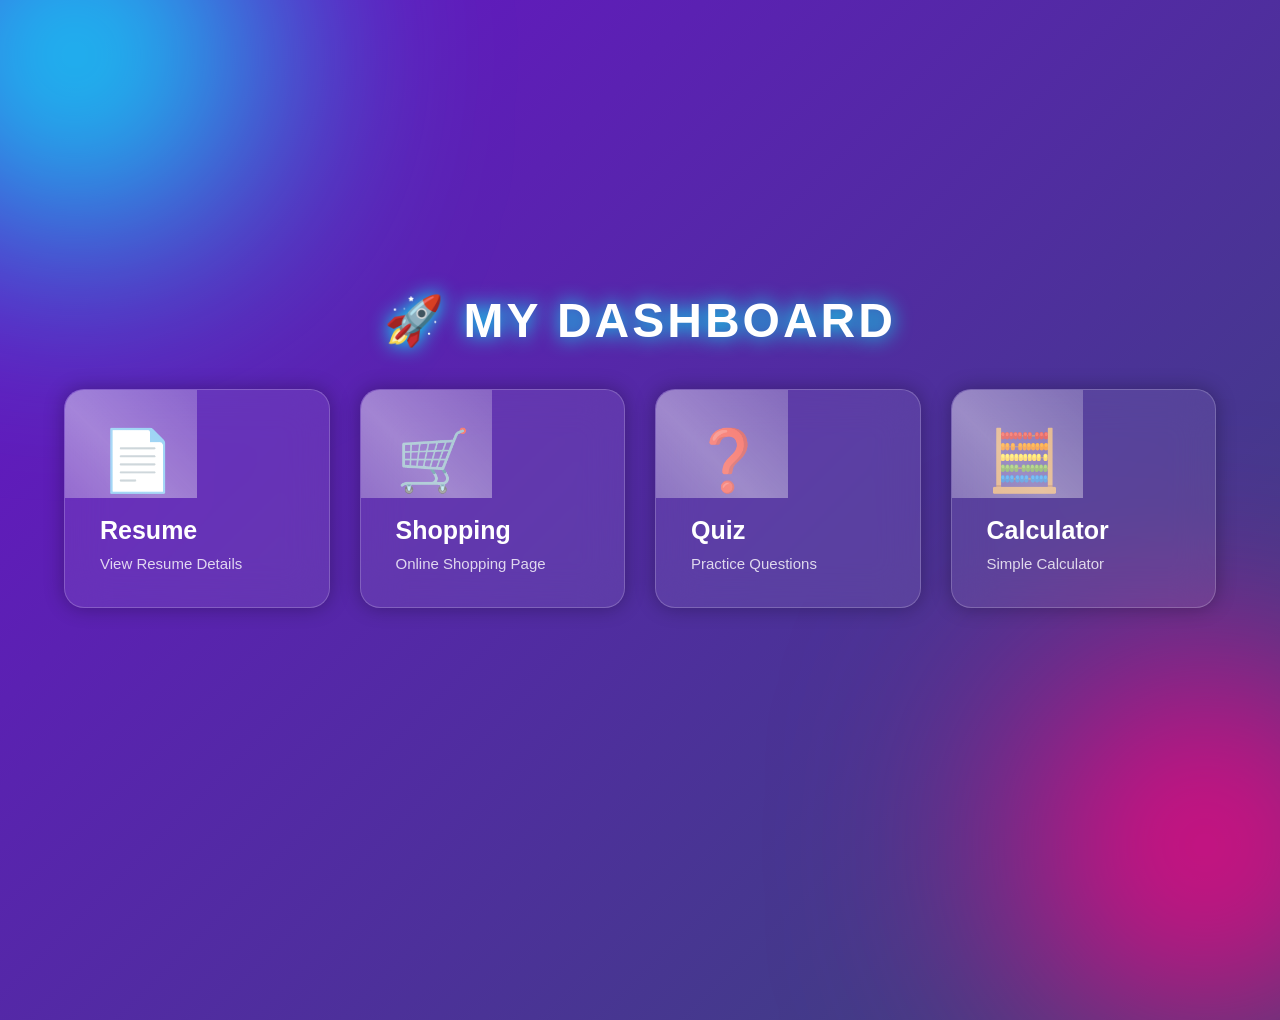
==== index.html @ 6585971f "Fix dashboard exercise links" ====
<!DOCTYPE html>
<html lang="en">

<head>
    <meta charset="UTF-8">
    <meta name="viewport" content="width=device-width, initial-scale=1.0">
    <title>My Dashboard</title>

    <style>
        * {
            margin: 0;
            padding: 0;
            box-sizing: border-box;
            font-family: 'Poppins', sans-serif;
        }

        body {
            min-height: 100vh;
            display: flex;
            justify-content: center;
            align-items: center;
            background: linear-gradient(-45deg, #0f2027, #203a43, #2c5364, #6a11cb);
            background-size: 400% 400%;
            animation: bg 10s ease infinite;
            overflow: hidden;
        }

        @keyframes bg {
            0% {
                background-position: 0% 50%;
            }

            50% {
                background-position: 100% 50%;
            }

            100% {
                background-position: 0% 50%;
            }
        }

        /* Floating circles */

        body::before {
            content: "";
            position: absolute;
            width: 350px;
            height: 350px;
            background: #00f5ff;
            border-radius: 50%;
            filter: blur(120px);
            top: -120px;
            left: -100px;
        }

        body::after {
            content: "";
            position: absolute;
            width: 350px;
            height: 350px;
            background: #ff0080;
            border-radius: 50%;
            filter: blur(120px);
            bottom: -120px;
            right: -100px;
        }

        .container {
            width: 90%;
            max-width: 1250px;
            z-index: 10;
        }

        h1 {
            text-align: center;
            color: white;
            margin-bottom: 40px;
            font-size: 48px;
            letter-spacing: 3px;
            text-shadow: 0 0 20px cyan;
        }

        .dashboard {

            display: grid;
            grid-template-columns: repeat(auto-fit, minmax(240px, 1fr));
            gap: 30px;
        }

        .card {

            position: relative;
            text-decoration: none;
            color: white;
            padding: 35px;
            border-radius: 20px;
            overflow: hidden;

            background: rgba(255, 255, 255, .08);
            backdrop-filter: blur(20px);

            border: 1px solid rgba(255, 255, 255, .2);

            transition: .5s;

            box-shadow: 0 0 20px rgba(0, 0, 0, .3);

        }

        .card::before {

            content: "";
            position: absolute;
            width: 150%;
            height: 150%;
            background: linear-gradient(45deg,
                    transparent,
                    rgba(255, 255, 255, .4),
                    transparent);

            top: -100%;
            left: -100%;

            transition: .7s;
        }

        .card:hover::before {

            top: 100%;
            left: 100%;

        }

        .card:hover {

            transform: translateY(-15px) scale(1.05);

            box-shadow:
                0 0 15px cyan,
                0 0 30px cyan,
                0 0 60px cyan;

        }

        .icon {

            font-size: 60px;
            margin-bottom: 20px;
        }

        .title {

            font-size: 25px;
            font-weight: bold;
            margin-bottom: 10px;
        }

        .desc {

            font-size: 15px;
            opacity: .8;
        }
    </style>

</head>

<body>

    <div class="container">

        <h1>🚀 MY DASHBOARD</h1>

        <div class="dashboard">

            <a href="ex%201/Resume.html" class="card">
                <div class="icon">📄</div>
                <div class="title">Resume</div>
                <div class="desc">View Resume Details</div>
            </a>

            <a href="ex%202/index.html" class="card">
                <div class="icon">🛒</div>
                <div class="title">Shopping</div>
                <div class="desc">Online Shopping Page</div>
            </a>

            <a href="EX%203.HTML" class="card">
                <div class="icon">❓</div>
                <div class="title">Quiz</div>
                <div class="desc">Practice Questions</div>
            </a>

            <a href="EX%204.HTML" class="card">
                <div class="icon">🧮</div>
                <div class="title">Calculator</div>
                <div class="desc">Simple Calculator</div>
            </a>

        </div>

    </div>

</body>

</html>
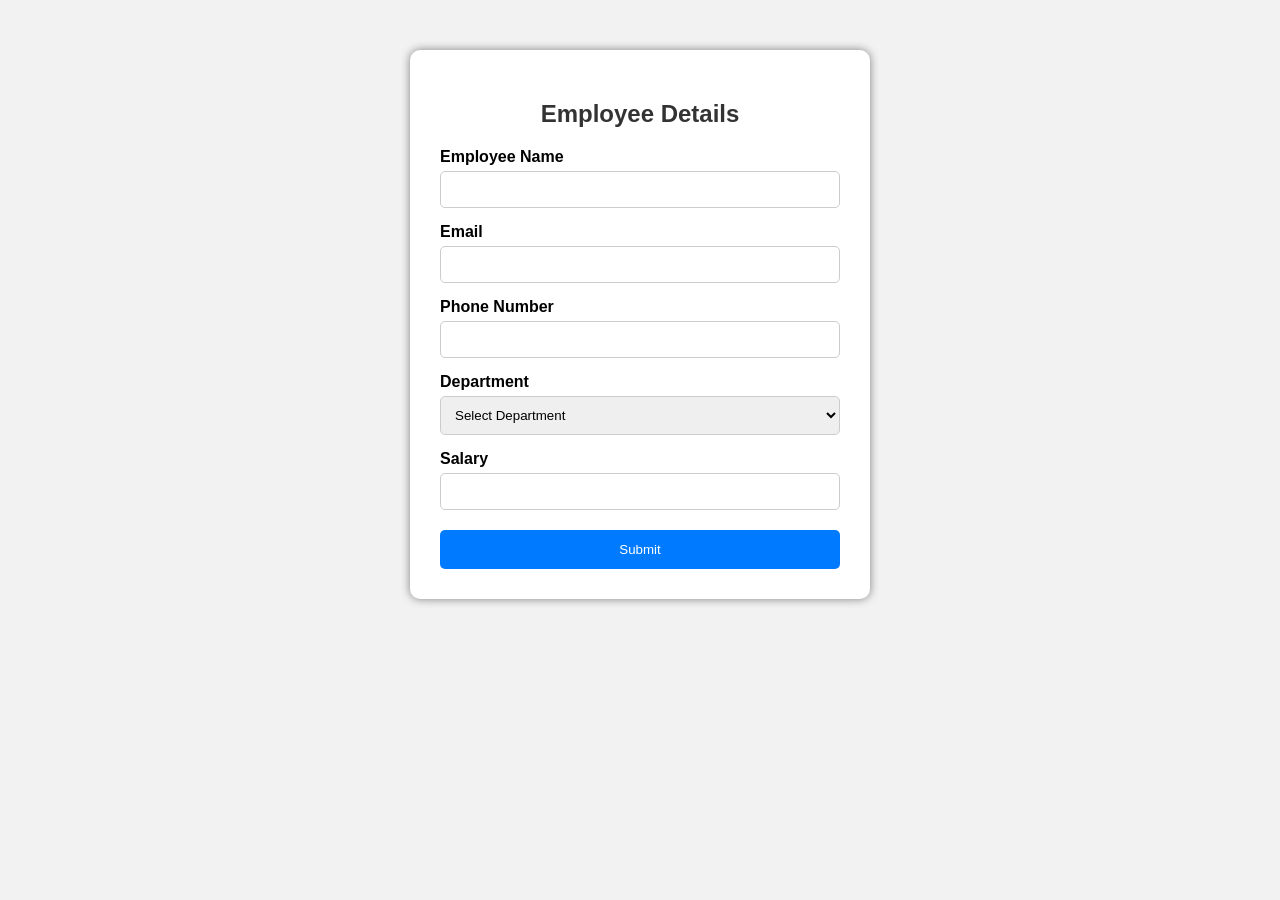
==== commit 09cd8e09: "Add files via upload" ====
--- a/index.html
+++ b/index.html
@@ -1,205 +1,46 @@
-<!DOCTYPE html>
-<html lang="en">
-
-<head>
-    <meta charset="UTF-8">
-    <meta name="viewport" content="width=device-width, initial-scale=1.0">
-    <title>My Dashboard</title>
-
-    <style>
-        * {
-            margin: 0;
-            padding: 0;
-            box-sizing: border-box;
-            font-family: 'Poppins', sans-serif;
-        }
-
-        body {
-            min-height: 100vh;
-            display: flex;
-            justify-content: center;
-            align-items: center;
-            background: linear-gradient(-45deg, #0f2027, #203a43, #2c5364, #6a11cb);
-            background-size: 400% 400%;
-            animation: bg 10s ease infinite;
-            overflow: hidden;
-        }
-
-        @keyframes bg {
-            0% {
-                background-position: 0% 50%;
-            }
-
-            50% {
-                background-position: 100% 50%;
-            }
-
-            100% {
-                background-position: 0% 50%;
-            }
-        }
-
-        /* Floating circles */
-
-        body::before {
-            content: "";
-            position: absolute;
-            width: 350px;
-            height: 350px;
-            background: #00f5ff;
-            border-radius: 50%;
-            filter: blur(120px);
-            top: -120px;
-            left: -100px;
-        }
-
-        body::after {
-            content: "";
-            position: absolute;
-            width: 350px;
-            height: 350px;
-            background: #ff0080;
-            border-radius: 50%;
-            filter: blur(120px);
-            bottom: -120px;
-            right: -100px;
-        }
-
-        .container {
-            width: 90%;
-            max-width: 1250px;
-            z-index: 10;
-        }
-
-        h1 {
-            text-align: center;
-            color: white;
-            margin-bottom: 40px;
-            font-size: 48px;
-            letter-spacing: 3px;
-            text-shadow: 0 0 20px cyan;
-        }
-
-        .dashboard {
-
-            display: grid;
-            grid-template-columns: repeat(auto-fit, minmax(240px, 1fr));
-            gap: 30px;
-        }
-
-        .card {
-
-            position: relative;
-            text-decoration: none;
-            color: white;
-            padding: 35px;
-            border-radius: 20px;
-            overflow: hidden;
-
-            background: rgba(255, 255, 255, .08);
-            backdrop-filter: blur(20px);
-
-            border: 1px solid rgba(255, 255, 255, .2);
-
-            transition: .5s;
-
-            box-shadow: 0 0 20px rgba(0, 0, 0, .3);
-
-        }
-
-        .card::before {
-
-            content: "";
-            position: absolute;
-            width: 150%;
-            height: 150%;
-            background: linear-gradient(45deg,
-                    transparent,
-                    rgba(255, 255, 255, .4),
-                    transparent);
-
-            top: -100%;
-            left: -100%;
-
-            transition: .7s;
-        }
-
-        .card:hover::before {
-
-            top: 100%;
-            left: 100%;
-
-        }
-
-        .card:hover {
-
-            transform: translateY(-15px) scale(1.05);
-
-            box-shadow:
-                0 0 15px cyan,
-                0 0 30px cyan,
-                0 0 60px cyan;
-
-        }
-
-        .icon {
-
-            font-size: 60px;
-            margin-bottom: 20px;
-        }
-
-        .title {
-
-            font-size: 25px;
-            font-weight: bold;
-            margin-bottom: 10px;
-        }
-
-        .desc {
-
-            font-size: 15px;
-            opacity: .8;
-        }
-    </style>
-
-</head>
-
-<body>
-
-    <div class="container">
-
-        <h1>🚀 MY DASHBOARD</h1>
-
-        <div class="dashboard">
-
-            <a href="ex%201/Resume.html" class="card">
-                <div class="icon">📄</div>
-                <div class="title">Resume</div>
-                <div class="desc">View Resume Details</div>
-            </a>
-
-            <a href="ex%202/index.html" class="card">
-                <div class="icon">🛒</div>
-                <div class="title">Shopping</div>
-                <div class="desc">Online Shopping Page</div>
-            </a>
-
-            <a href="EX%203.HTML" class="card">
-                <div class="icon">❓</div>
-                <div class="title">Quiz</div>
-                <div class="desc">Practice Questions</div>
-            </a>
-
-            <a href="EX%204.HTML" class="card">
-                <div class="icon">🧮</div>
-                <div class="title">Calculator</div>
-                <div class="desc">Simple Calculator</div>
-            </a>
-
-        </div>
-
-    </div>
-
-</body>
-
+<!DOCTYPE html>
+<html>
+
+<head>
+    <title>Employee Registration</title>
+    <link rel="stylesheet" href="style.css">
+</head>
+
+<body>
+
+    <div class="container">
+
+        <h2>Employee Details</h2>
+
+        <form action="insert.php" method="POST">
+
+            <label>Employee Name</label>
+            <input type="text" name="name" required>
+
+            <label>Email</label>
+            <input type="email" name="email" required>
+
+            <label>Phone Number</label>
+            <input type="text" name="phone" required>
+
+            <label>Department</label>
+            <select name="department" required>
+                <option value="">Select Department</option>
+                <option value="Computer Science">Computer Science</option>
+                <option value="Human Resources">Human Resources</option>
+                <option value="Finance">Finance</option>
+                <option value="Marketing">Marketing</option>
+            </select>
+
+            <label>Salary</label>
+            <input type="number" name="salary" step="0.01" required>
+
+            <button type="submit">Submit</button>
+
+        </form>
+
+    </div>
+
+</body>
+
 </html>
--- a/style.css
+++ b/style.css
@@ -0,0 +1,49 @@
+body {
+    font-family: Arial, sans-serif;
+    background: #f2f2f2;
+}
+
+.container {
+    width: 400px;
+    margin: 50px auto;
+    background: white;
+    padding: 30px;
+    border-radius: 10px;
+    box-shadow: 0 0 10px gray;
+}
+
+h2 {
+    text-align: center;
+    color: #333;
+}
+
+label {
+    display: block;
+    margin-top: 15px;
+    margin-bottom: 5px;
+    font-weight: bold;
+}
+
+input,
+select {
+    width: 100%;
+    padding: 10px;
+    box-sizing: border-box;
+    border: 1px solid #ccc;
+    border-radius: 5px;
+}
+
+button {
+    width: 100%;
+    padding: 12px;
+    margin-top: 20px;
+    background: #007bff;
+    color: white;
+    border: none;
+    border-radius: 5px;
+    cursor: pointer;
+}
+
+button:hover {
+    background: #0056b3;
+}
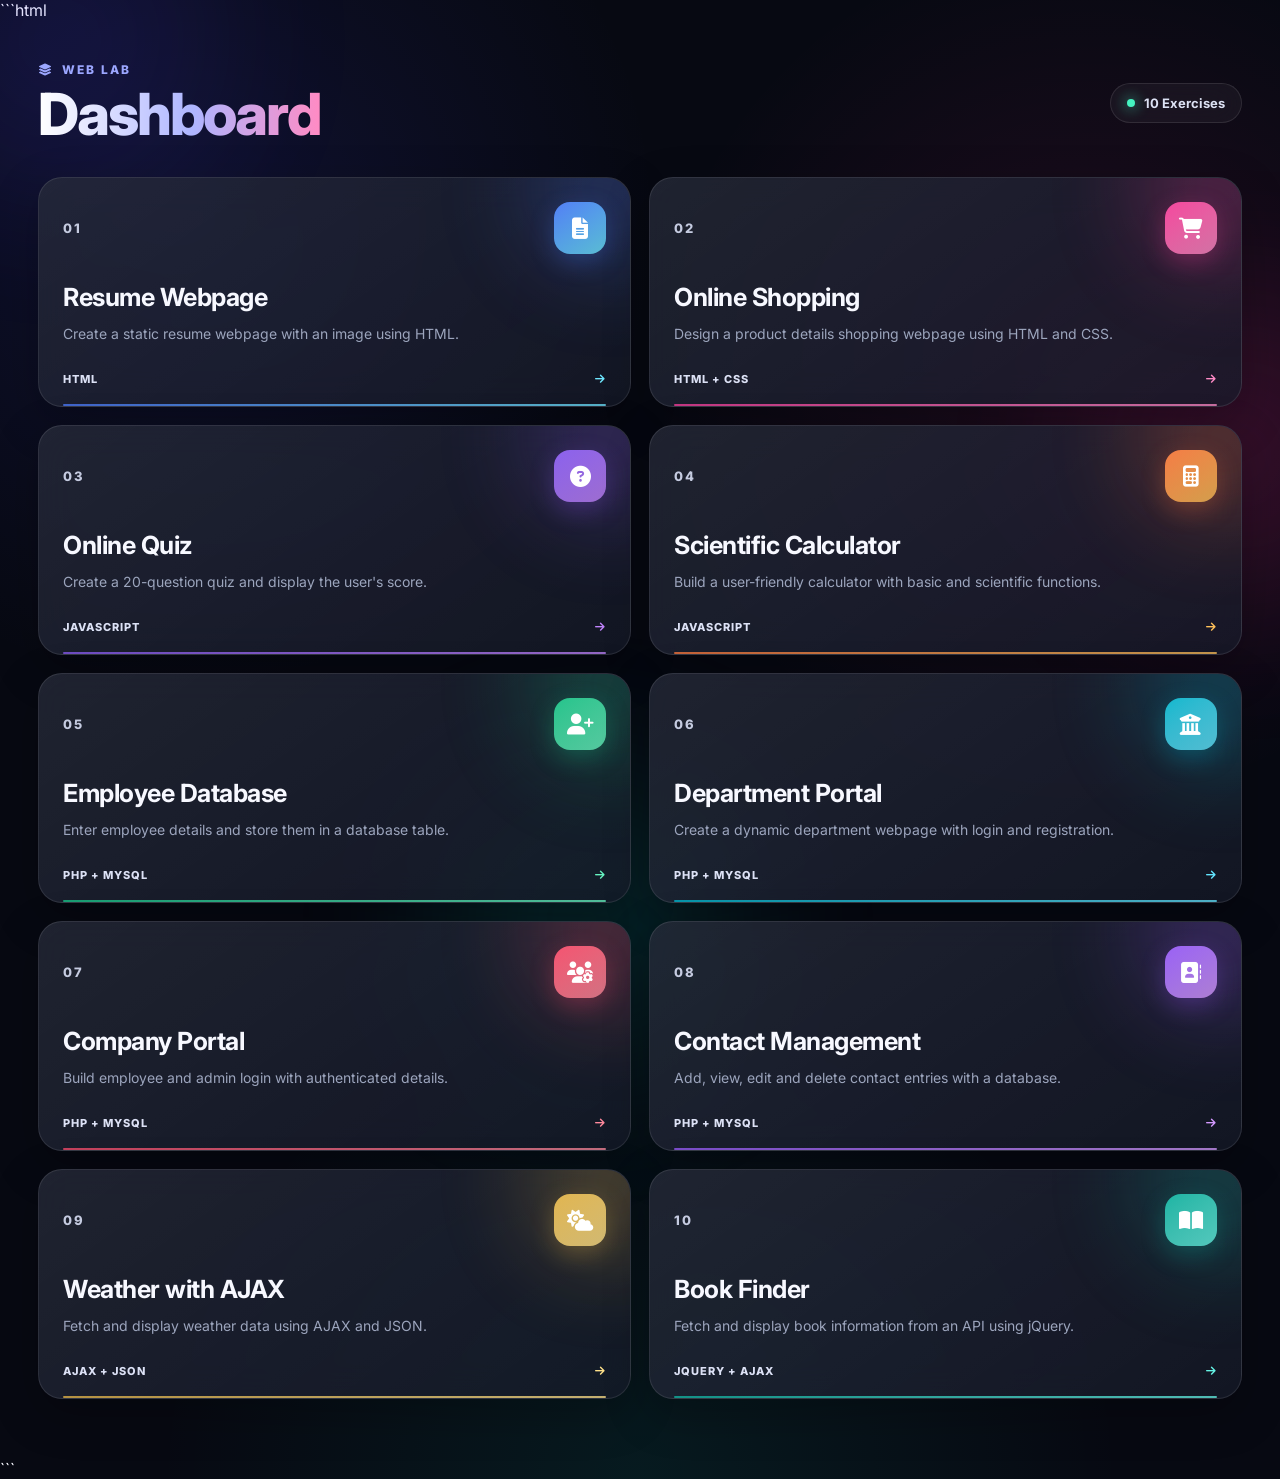
==== commit 133055e4: "Add files via upload" ====
--- a/index.html
+++ b/index.html
@@ -1,46 +1,352 @@
-<!DOCTYPE html>
-<html>
-
-<head>
-    <title>Employee Registration</title>
-    <link rel="stylesheet" href="style.css">
-</head>
-
-<body>
-
-    <div class="container">
-
-        <h2>Employee Details</h2>
-
-        <form action="insert.php" method="POST">
-
-            <label>Employee Name</label>
-            <input type="text" name="name" required>
-
-            <label>Email</label>
-            <input type="email" name="email" required>
-
-            <label>Phone Number</label>
-            <input type="text" name="phone" required>
-
-            <label>Department</label>
-            <select name="department" required>
-                <option value="">Select Department</option>
-                <option value="Computer Science">Computer Science</option>
-                <option value="Human Resources">Human Resources</option>
-                <option value="Finance">Finance</option>
-                <option value="Marketing">Marketing</option>
-            </select>
-
-            <label>Salary</label>
-            <input type="number" name="salary" step="0.01" required>
-
-            <button type="submit">Submit</button>
-
-        </form>
-
-    </div>
-
-</body>
-
-</html>+```html
+<!DOCTYPE html>
+<html lang="en">
+<head>
+  <meta charset="UTF-8">
+  <meta name="viewport" content="width=device-width, initial-scale=1.0">
+
+  <title>Web Technology Lab Dashboard</title>
+
+  <link rel="stylesheet" href="style.css">
+
+  <link rel="preconnect" href="https://fonts.googleapis.com">
+  <link rel="preconnect" href="https://fonts.gstatic.com" crossorigin>
+
+  <link
+    href="https://fonts.googleapis.com/css2?family=Inter:wght@400;500;600;700;800&display=swap"
+    rel="stylesheet"
+  >
+
+  <link
+    rel="stylesheet"
+    href="https://cdnjs.cloudflare.com/ajax/libs/font-awesome/6.5.2/css/all.min.css"
+  >
+</head>
+
+<body>
+
+  <div class="background-glow glow-one"></div>
+  <div class="background-glow glow-two"></div>
+  <div class="background-glow glow-three"></div>
+
+  <main class="dashboard">
+
+    <!-- HEADER -->
+    <header class="topbar">
+
+      <div>
+        <span class="eyebrow">
+          <i class="fa-solid fa-layer-group"></i>
+          WEB LAB
+        </span>
+
+        <h1>Dashboard</h1>
+      </div>
+
+      <div class="topbar-badge">
+        <span class="status-dot"></span>
+        <span>10 Exercises</span>
+      </div>
+
+    </header>
+
+
+    <!-- 10 EXERCISES -->
+    <section class="exercise-grid">
+
+
+      <!-- EXERCISE 01 -->
+      <a
+        class="exercise-card card-blue"
+        href="file:///D:/web%20technology/ex_1/Resume.html"
+      >
+
+        <div class="card-top">
+          <span class="exercise-number">01</span>
+
+          <span class="card-icon">
+            <i class="fa-solid fa-file-lines"></i>
+          </span>
+        </div>
+
+        <h2>Resume Webpage</h2>
+
+        <p>
+          Create a static resume webpage with an image using HTML.
+        </p>
+
+        <div class="card-footer">
+          <span>HTML</span>
+          <i class="fa-solid fa-arrow-right"></i>
+        </div>
+
+      </a>
+
+
+
+      <!-- EXERCISE 02 -->
+      <a
+        class="exercise-card card-pink"
+        href="file:///D:/web%20technology/ex_2/index.html"
+      >
+
+        <div class="card-top">
+          <span class="exercise-number">02</span>
+
+          <span class="card-icon">
+            <i class="fa-solid fa-cart-shopping"></i>
+          </span>
+        </div>
+
+        <h2>Online Shopping</h2>
+
+        <p>
+          Design a product details shopping webpage using HTML and CSS.
+        </p>
+
+        <div class="card-footer">
+          <span>HTML + CSS</span>
+          <i class="fa-solid fa-arrow-right"></i>
+        </div>
+
+      </a>
+
+
+
+      <!-- EXERCISE 03 -->
+      <a
+        class="exercise-card card-purple"
+        href="file:///D:/web%20technology/ex_3/EX%203.HTML"
+      >
+
+        <div class="card-top">
+          <span class="exercise-number">03</span>
+
+          <span class="card-icon">
+            <i class="fa-solid fa-circle-question"></i>
+          </span>
+        </div>
+
+        <h2>Online Quiz</h2>
+
+        <p>
+          Create a 20-question quiz and display the user's score.
+        </p>
+
+        <div class="card-footer">
+          <span>JavaScript</span>
+          <i class="fa-solid fa-arrow-right"></i>
+        </div>
+
+      </a>
+
+
+
+      <!-- EXERCISE 04 -->
+      <a
+        class="exercise-card card-orange"
+        href="file:///D:/web%20technology/ex_4/EX%204.HTML"
+      >
+
+        <div class="card-top">
+          <span class="exercise-number">04</span>
+
+          <span class="card-icon">
+            <i class="fa-solid fa-calculator"></i>
+          </span>
+        </div>
+
+        <h2>Scientific Calculator</h2>
+
+        <p>
+          Build a user-friendly calculator with basic and scientific functions.
+        </p>
+
+        <div class="card-footer">
+          <span>JavaScript</span>
+          <i class="fa-solid fa-arrow-right"></i>
+        </div>
+
+      </a>
+
+
+
+      <!-- EXERCISE 05 -->
+      <a
+        class="exercise-card card-green"
+        href="http://localhost:8080/ex_5/"
+      >
+
+        <div class="card-top">
+          <span class="exercise-number">05</span>
+
+          <span class="card-icon">
+            <i class="fa-solid fa-user-plus"></i>
+          </span>
+        </div>
+
+        <h2>Employee Database</h2>
+
+        <p>
+          Enter employee details and store them in a database table.
+        </p>
+
+        <div class="card-footer">
+          <span>PHP + MySQL</span>
+          <i class="fa-solid fa-arrow-right"></i>
+        </div>
+
+      </a>
+
+
+
+      <!-- EXERCISE 06 -->
+      <a
+        class="exercise-card card-cyan"
+        href="http://localhost:8080/ex_6/"
+      >
+
+        <div class="card-top">
+          <span class="exercise-number">06</span>
+
+          <span class="card-icon">
+            <i class="fa-solid fa-building-columns"></i>
+          </span>
+        </div>
+
+        <h2>Department Portal</h2>
+
+        <p>
+          Create a dynamic department webpage with login and registration.
+        </p>
+
+        <div class="card-footer">
+          <span>PHP + MySQL</span>
+          <i class="fa-solid fa-arrow-right"></i>
+        </div>
+
+      </a>
+
+
+
+      <!-- EXERCISE 07 -->
+      <a
+        class="exercise-card card-red"
+        href="http://localhost:8080/ex_7/"
+      >
+
+        <div class="card-top">
+          <span class="exercise-number">07</span>
+
+          <span class="card-icon">
+            <i class="fa-solid fa-users-gear"></i>
+          </span>
+        </div>
+
+        <h2>Company Portal</h2>
+
+        <p>
+          Build employee and admin login with authenticated details.
+        </p>
+
+        <div class="card-footer">
+          <span>PHP + MySQL</span>
+          <i class="fa-solid fa-arrow-right"></i>
+        </div>
+
+      </a>
+
+
+
+      <!-- EXERCISE 08 -->
+      <a
+        class="exercise-card card-violet"
+        href="http://localhost:8080/ex_8/"
+      >
+
+        <div class="card-top">
+          <span class="exercise-number">08</span>
+
+          <span class="card-icon">
+            <i class="fa-solid fa-address-book"></i>
+          </span>
+        </div>
+
+        <h2>Contact Management</h2>
+
+        <p>
+          Add, view, edit and delete contact entries with a database.
+        </p>
+
+        <div class="card-footer">
+          <span>PHP + MySQL</span>
+          <i class="fa-solid fa-arrow-right"></i>
+        </div>
+
+      </a>
+
+
+
+      <!-- EXERCISE 09 -->
+      <a
+        class="exercise-card card-yellow"
+        href="http://localhost:8080/ex_9/"
+      >
+
+        <div class="card-top">
+          <span class="exercise-number">09</span>
+
+          <span class="card-icon">
+            <i class="fa-solid fa-cloud-sun"></i>
+          </span>
+        </div>
+
+        <h2>Weather with AJAX</h2>
+
+        <p>
+          Fetch and display weather data using AJAX and JSON.
+        </p>
+
+        <div class="card-footer">
+          <span>AJAX + JSON</span>
+          <i class="fa-solid fa-arrow-right"></i>
+        </div>
+
+      </a>
+
+
+
+      <!-- EXERCISE 10 -->
+      <a
+        class="exercise-card card-teal"
+        href="http://localhost:8080/ex_10/"
+      >
+
+        <div class="card-top">
+          <span class="exercise-number">10</span>
+
+          <span class="card-icon">
+            <i class="fa-solid fa-book-open"></i>
+          </span>
+        </div>
+
+        <h2>Book Finder</h2>
+
+        <p>
+          Fetch and display book information from an API using jQuery.
+        </p>
+
+        <div class="card-footer">
+          <span>jQuery + AJAX</span>
+          <i class="fa-solid fa-arrow-right"></i>
+        </div>
+
+      </a>
+
+    </section>
+
+  </main>
+
+</body>
+</html>
+```
--- a/style.css
+++ b/style.css
@@ -1,49 +1,274 @@
-body {
-    font-family: Arial, sans-serif;
-    background: #f2f2f2;
-}
-
-.container {
-    width: 400px;
-    margin: 50px auto;
-    background: white;
-    padding: 30px;
-    border-radius: 10px;
-    box-shadow: 0 0 10px gray;
-}
-
-h2 {
-    text-align: center;
-    color: #333;
-}
-
-label {
-    display: block;
-    margin-top: 15px;
-    margin-bottom: 5px;
-    font-weight: bold;
-}
-
-input,
-select {
-    width: 100%;
-    padding: 10px;
-    box-sizing: border-box;
-    border: 1px solid #ccc;
-    border-radius: 5px;
-}
-
-button {
-    width: 100%;
-    padding: 12px;
-    margin-top: 20px;
-    background: #007bff;
-    color: white;
-    border: none;
-    border-radius: 5px;
-    cursor: pointer;
-}
-
-button:hover {
-    background: #0056b3;
-}+* {
+  margin: 0;
+  padding: 0;
+  box-sizing: border-box;
+}
+
+:root {
+  --bg: #070912;
+  --panel: rgba(17, 22, 38, 0.72);
+  --border: rgba(255, 255, 255, 0.10);
+  --text: #f7f8ff;
+  --muted: #9ca5bd;
+}
+
+body {
+  min-height: 100vh;
+  font-family: "Inter", Arial, sans-serif;
+  color: var(--text);
+  background:
+    radial-gradient(circle at 15% 15%, rgba(77, 76, 255, .13), transparent 28%),
+    radial-gradient(circle at 85% 25%, rgba(255, 45, 146, .10), transparent 28%),
+    radial-gradient(circle at 50% 100%, rgba(0, 230, 190, .08), transparent 30%),
+    var(--bg);
+  overflow-x: hidden;
+}
+
+.background-glow {
+  position: fixed;
+  width: 280px;
+  height: 280px;
+  border-radius: 50%;
+  filter: blur(90px);
+  opacity: .16;
+  pointer-events: none;
+}
+
+.glow-one { background: #5146ff; top: -100px; left: -80px; }
+.glow-two { background: #ff2d92; right: -100px; top: 35%; }
+.glow-three { background: #00d9c0; left: 35%; bottom: -160px; }
+
+.dashboard {
+  width: min(1400px, 94%);
+  margin: auto;
+  padding: 42px 0 60px;
+  position: relative;
+  z-index: 1;
+}
+
+.topbar {
+  display: flex;
+  align-items: center;
+  justify-content: space-between;
+  margin-bottom: 34px;
+}
+
+.eyebrow {
+  display: inline-flex;
+  align-items: center;
+  gap: 8px;
+  color: #9ca7ff;
+  font-size: 12px;
+  font-weight: 800;
+  letter-spacing: 2px;
+  margin-bottom: 8px;
+}
+
+h1 {
+  font-size: clamp(36px, 5vw, 58px);
+  line-height: 1;
+  letter-spacing: -2px;
+  font-weight: 800;
+  background: linear-gradient(90deg, #ffffff, #aeb5ff 55%, #ff8bc4);
+  -webkit-background-clip: text;
+  -webkit-text-fill-color: transparent;
+}
+
+.topbar-badge {
+  display: flex;
+  align-items: center;
+  gap: 9px;
+  padding: 11px 16px;
+  border: 1px solid var(--border);
+  border-radius: 999px;
+  background: rgba(255,255,255,.045);
+  color: #dce1f3;
+  font-size: 13px;
+  font-weight: 700;
+  backdrop-filter: blur(16px);
+}
+
+.status-dot {
+  width: 8px;
+  height: 8px;
+  border-radius: 50%;
+  background: #45f3c0;
+  box-shadow: 0 0 14px #45f3c0;
+}
+
+.exercise-grid {
+  display: grid;
+  grid-template-columns: repeat(2, minmax(0, 1fr));
+  gap: 18px;
+}
+
+.exercise-card {
+  --accent: #6d63ff;
+  --accent2: #a38cff;
+
+  position: relative;
+  min-height: 230px;
+  padding: 24px;
+  border-radius: 24px;
+  text-decoration: none;
+  color: var(--text);
+  background:
+    linear-gradient(145deg, rgba(255,255,255,.075), rgba(255,255,255,.018)),
+    var(--panel);
+  border: 1px solid var(--border);
+  box-shadow: 0 15px 45px rgba(0,0,0,.25);
+  overflow: hidden;
+  isolation: isolate;
+  backdrop-filter: blur(18px);
+  transition: transform .3s ease, border-color .3s ease, box-shadow .3s ease;
+}
+
+.exercise-card::before {
+  content: "";
+  position: absolute;
+  width: 170px;
+  height: 170px;
+  right: -65px;
+  top: -75px;
+  border-radius: 50%;
+  background: var(--accent);
+  filter: blur(48px);
+  opacity: .24;
+  z-index: -1;
+  transition: transform .35s ease, opacity .35s ease;
+}
+
+.exercise-card::after {
+  content: "";
+  position: absolute;
+  left: 24px;
+  right: 24px;
+  bottom: 0;
+  height: 2px;
+  border-radius: 5px;
+  background: linear-gradient(90deg, var(--accent), var(--accent2));
+  opacity: .75;
+}
+
+.exercise-card:hover {
+  transform: translateY(-7px);
+  border-color: color-mix(in srgb, var(--accent) 55%, white 10%);
+  box-shadow: 0 22px 60px rgba(0,0,0,.42), 0 0 28px color-mix(in srgb, var(--accent) 20%, transparent);
+}
+
+.exercise-card:hover::before {
+  transform: scale(1.35);
+  opacity: .36;
+}
+
+.card-top {
+  display: flex;
+  justify-content: space-between;
+  align-items: center;
+  margin-bottom: 28px;
+}
+
+.exercise-number {
+  font-size: 13px;
+  font-weight: 800;
+  color: #c5cbe0;
+  letter-spacing: 1.5px;
+}
+
+.card-icon {
+  width: 52px;
+  height: 52px;
+  display: grid;
+  place-items: center;
+  border-radius: 16px;
+  color: white;
+  font-size: 21px;
+  background: linear-gradient(145deg, color-mix(in srgb, var(--accent) 90%, white 5%), color-mix(in srgb, var(--accent2) 80%, black 10%));
+  box-shadow: 0 8px 24px color-mix(in srgb, var(--accent) 28%, transparent);
+}
+
+h2 {
+  font-size: clamp(20px, 2vw, 25px);
+  margin-bottom: 10px;
+  letter-spacing: -.5px;
+}
+
+.exercise-card p {
+  color: var(--muted);
+  font-size: 14px;
+  line-height: 1.65;
+  max-width: 520px;
+}
+
+.card-footer {
+  position: absolute;
+  left: 24px;
+  right: 24px;
+  bottom: 20px;
+  display: flex;
+  align-items: center;
+  justify-content: space-between;
+  color: #dce1f5;
+  font-size: 11px;
+  font-weight: 800;
+  letter-spacing: 1px;
+  text-transform: uppercase;
+}
+
+.card-footer i {
+  color: var(--accent2);
+  transition: transform .25s ease;
+}
+
+.exercise-card:hover .card-footer i {
+  transform: translateX(5px);
+}
+
+/* Individual card colours */
+.card-blue   { --accent: #4d7cff; --accent2: #6ee7ff; }
+.card-pink   { --accent: #ff3f9f; --accent2: #ff8bc7; }
+.card-purple { --accent: #8b5cf6; --accent2: #c084fc; }
+.card-orange { --accent: #ff7a3d; --accent2: #ffc15a; }
+.card-green  { --accent: #19c98b; --accent2: #67f5c1; }
+.card-cyan   { --accent: #00bcd4; --accent2: #63e6ff; }
+.card-red    { --accent: #ff4d6d; --accent2: #ff8a9d; }
+.card-violet { --accent: #9b5cff; --accent2: #d49aff; }
+.card-yellow { --accent: #e9b949; --accent2: #ffe28a; }
+.card-teal   { --accent: #10b8a5; --accent2: #65f4e5; }
+
+@media (max-width: 850px) {
+  .exercise-grid {
+    grid-template-columns: 1fr;
+  }
+
+  .topbar {
+    align-items: flex-start;
+    gap: 20px;
+  }
+}
+
+@media (max-width: 520px) {
+  .dashboard {
+    width: 92%;
+    padding-top: 28px;
+  }
+
+  .topbar {
+    display: block;
+  }
+
+  .topbar-badge {
+    width: fit-content;
+    margin-top: 18px;
+  }
+
+  .exercise-card {
+    min-height: 225px;
+    padding: 20px;
+  }
+
+  .card-footer {
+    left: 20px;
+    right: 20px;
+  }
+}
